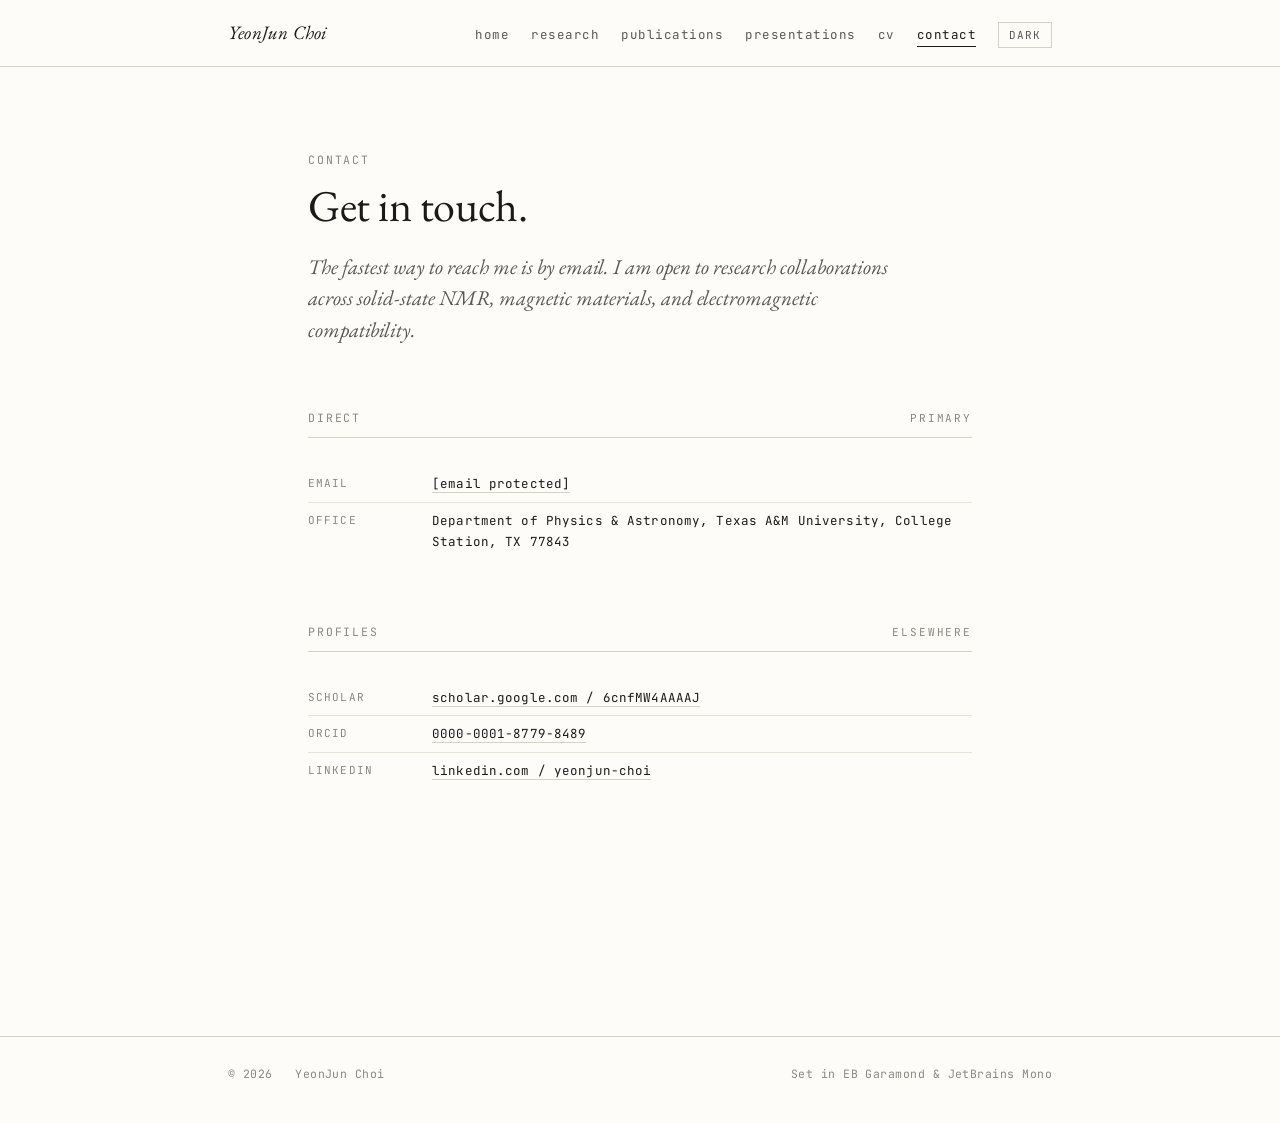
==== contact.html @ ad414271 "Add files via upload" ====
<!doctype html>
<html lang="en">
<head>
<meta charset="utf-8">
<meta name="viewport" content="width=device-width, initial-scale=1">
<title>Contact — YeonJun Choi</title>
<link rel="preconnect" href="https://fonts.googleapis.com">
<link rel="preconnect" href="https://fonts.gstatic.com" crossorigin>
<link href="https://fonts.googleapis.com/css2?family=EB+Garamond:ital,wght@0,400;0,500;0,600;1,400;1,500&family=JetBrains+Mono:wght@400;500&display=swap" rel="stylesheet">
<link rel="stylesheet" href="site.css">
<script src="site.js"></script>
</head>
<body>

<nav class="nav">
  <div class="nav__inner">
    <a class="nav__brand" href="index.html">YeonJun Choi</a>
    <div class="nav__links">
      <a class="nav__link" href="index.html">Home</a>
      <a class="nav__link" href="research.html">Research</a>
      <a class="nav__link" href="publications.html">Publications</a>
      <a class="nav__link" href="presentations.html">Presentations</a>
      <a class="nav__link" href="cv.html">CV</a>
      <a class="nav__link" href="contact.html">Contact</a>
      <button class="theme-toggle" aria-label="Toggle theme">Dark</button>
    </div>
  </div>
</nav>

<main class="page" data-screen-label="06 Contact">
  <div class="wrap">

    <p class="page__eyebrow">Contact</p>
    <h1 class="page__title">Get in touch.</h1>
    <p class="page__lede">
      The fastest way to reach me is by email. I am open to research
      collaborations across solid-state NMR, magnetic materials, and
      electromagnetic compatibility.
    </p>

    <section class="section">
      <div class="section__label">
        <span>Direct</span><span class="num">primary</span>
      </div>
      <ul class="meta">
        <li>
          <span class="meta__key">Email</span>
          <span class="meta__val"><a href="/cdn-cgi/l/email-protection#67060b021f56575356512713060a1249020312"><span class="__cf_email__" data-cfemail="cdaca1a8b5fcfdf9fcfb8db9aca0b8e3a8a9b8">[email&#160;protected]</span></a></span>
        </li>
        <li>
          <span class="meta__key">Office</span>
          <span class="meta__val">Department of Physics &amp; Astronomy, Texas A&amp;M University, College Station, TX 77843</span>
        </li>
      </ul>
    </section>

    <section class="section">
      <div class="section__label">
        <span>Profiles</span><span class="num">elsewhere</span>
      </div>
      <ul class="meta">
        <li>
          <span class="meta__key">Scholar</span>
          <span class="meta__val"><a href="https://scholar.google.com/citations?user=6cnfMW4AAAAJ&amp;hl=en&amp;authuser=1">scholar.google.com / 6cnfMW4AAAAJ</a></span>
        </li>
        <li>
          <span class="meta__key">ORCID</span>
          <span class="meta__val"><a href="https://orcid.org/0000-0001-8779-8489">0000-0001-8779-8489</a></span>
        </li>
        <li>
          <span class="meta__key">LinkedIn</span>
          <span class="meta__val"><a href="https://www.linkedin.com/in/yeonjun-choi/">linkedin.com / yeonjun-choi</a></span>
        </li>
      </ul>
    </section>

  </div>
</main>

<footer class="foot">
  <div class="foot__inner">
    <span>© <span id="year"></span> &nbsp; YeonJun Choi</span>
    <span>Set in EB Garamond &amp; JetBrains Mono</span>
  </div>
</footer>
<script data-cfasync="false" src="/cdn-cgi/scripts/5c5dd728/cloudflare-static/email-decode.min.js"></script><script>document.getElementById("year").textContent=new Date().getFullYear();</script>

</body>
</html>
---- site.css ----
/* ─────────────────────────────────────────────────────────────
   YeonJun Choi — Personal Website
   Type: EB Garamond + JetBrains Mono. Academic editorial.
   ───────────────────────────────────────────────────────────── */

:root {
  --bg:        #fdfcf8;
  --bg-soft:   #f5f1e6;
  --fg:        #1a1a1a;
  --fg-mute:   #5a5853;
  --fg-faint:  #8a8780;
  --rule:      #d8d2c2;
  --rule-soft: #e8e3d3;
  --accent:    #5b4b3a;
  --accent-hover: #2c2418;

  --serif: "EB Garamond", "Cormorant Garamond", "Apple Garamond", Georgia, "Times New Roman", serif;
  --mono:  "JetBrains Mono", "IBM Plex Mono", ui-monospace, "SF Mono", Menlo, Consolas, monospace;

  --col: 720px;
  --col-wide: 880px;
}

[data-theme="dark"] {
  --bg:        #13110d;
  --bg-soft:   #1c1915;
  --fg:        #e8e4d8;
  --fg-mute:   #a8a496;
  --fg-faint:  #6f6c61;
  --rule:      #2e2a22;
  --rule-soft: #221f19;
  --accent:    #c9a47a;
  --accent-hover: #e3c498;
}

* { box-sizing: border-box; }

html, body {
  margin: 0; padding: 0;
  background: var(--bg);
  color: var(--fg);
  font-family: var(--serif);
  font-size: 19px;
  line-height: 1.55;
  font-feature-settings: "kern", "liga", "onum";
  -webkit-font-smoothing: antialiased;
  -moz-osx-font-smoothing: grayscale;
  transition: background-color 0.18s ease, color 0.18s ease;
}

::selection { background: var(--accent); color: var(--bg); }

a {
  color: var(--fg);
  text-decoration: none;
  border-bottom: 1px solid var(--rule);
  transition: color 0.12s ease, border-color 0.12s ease;
}
a:hover { color: var(--accent); border-bottom-color: var(--accent); }

/* ── Layout ────────────────────────────────────────────────── */

.wrap {
  max-width: var(--col);
  margin: 0 auto;
  padding: 0 28px;
}

.wrap--wide { max-width: var(--col-wide); }

/* ── Top nav ───────────────────────────────────────────────── */

.nav {
  border-bottom: 1px solid var(--rule);
  background: var(--bg);
  position: sticky;
  top: 0;
  z-index: 10;
  backdrop-filter: blur(8px);
  -webkit-backdrop-filter: blur(8px);
}
.nav__inner {
  max-width: var(--col-wide);
  margin: 0 auto;
  padding: 18px 28px;
  display: flex;
  align-items: baseline;
  justify-content: space-between;
  gap: 24px;
}
.nav__brand {
  font-family: var(--serif);
  font-size: 19px;
  font-style: italic;
  letter-spacing: 0.01em;
  color: var(--fg);
  border-bottom: none;
  white-space: nowrap;
  flex-shrink: 0;
}
.nav__brand:hover { color: var(--accent); }

.nav__links {
  display: flex;
  gap: 22px;
  align-items: baseline;
  flex-wrap: wrap;
  justify-content: flex-end;
  flex-shrink: 1;
  min-width: 0;
}
.nav__link {
  font-family: var(--mono);
  font-size: 12.5px;
  letter-spacing: 0.04em;
  color: var(--fg-mute);
  border-bottom: none;
  padding-bottom: 2px;
  text-transform: lowercase;
}
.nav__link:hover { color: var(--accent); }
.nav__link.is-active {
  color: var(--fg);
  border-bottom: 1px solid var(--fg);
}

.theme-toggle {
  background: none;
  border: 1px solid var(--rule);
  color: var(--fg-mute);
  font-family: var(--mono);
  font-size: 11px;
  letter-spacing: 0.08em;
  padding: 5px 10px;
  cursor: pointer;
  text-transform: uppercase;
  transition: all 0.12s ease;
  border-radius: 0;
}
.theme-toggle:hover {
  color: var(--fg);
  border-color: var(--fg-mute);
}

/* ── Page header ───────────────────────────────────────────── */

.page {
  padding: 72px 0 120px;
}

.page__eyebrow {
  font-family: var(--mono);
  font-size: 11.5px;
  letter-spacing: 0.16em;
  text-transform: uppercase;
  color: var(--fg-faint);
  margin-bottom: 14px;
}

.page__title {
  font-family: var(--serif);
  font-weight: 400;
  font-size: 44px;
  letter-spacing: -0.01em;
  line-height: 1.1;
  margin: 0 0 20px;
}

.page__lede {
  font-size: 21px;
  line-height: 1.5;
  color: var(--fg-mute);
  font-style: italic;
  margin: 0 0 48px;
  max-width: 60ch;
}

/* ── Section headings ──────────────────────────────────────── */

.section {
  margin: 64px 0;
}

.section__label {
  font-family: var(--mono);
  font-size: 11.5px;
  letter-spacing: 0.16em;
  text-transform: uppercase;
  color: var(--fg-faint);
  padding-bottom: 10px;
  border-bottom: 1px solid var(--rule);
  margin-bottom: 28px;
  display: flex;
  justify-content: space-between;
  align-items: baseline;
}
.section__label .num {
  color: var(--fg-faint);
  font-size: 11px;
}

.section__title {
  font-family: var(--serif);
  font-weight: 400;
  font-size: 28px;
  letter-spacing: -0.005em;
  margin: 0 0 16px;
  font-style: italic;
}

.section h3 {
  font-family: var(--serif);
  font-weight: 600;
  font-size: 19px;
  letter-spacing: 0;
  margin: 36px 0 10px;
}

.section p {
  margin: 0 0 18px;
  text-wrap: pretty;
}

.section p + p { margin-top: 14px; }

/* ── Hero (home page) ──────────────────────────────────────── */

.hero {
  display: grid;
  grid-template-columns: 1fr 200px;
  gap: 56px;
  align-items: start;
  margin-bottom: 64px;
}
@media (max-width: 720px) {
  .hero { grid-template-columns: 1fr; }
}

.hero__name {
  font-family: var(--serif);
  font-weight: 400;
  font-size: 52px;
  line-height: 1.05;
  letter-spacing: -0.015em;
  margin: 0 0 8px;
}

.hero__role {
  font-family: var(--mono);
  font-size: 12.5px;
  letter-spacing: 0.04em;
  color: var(--fg-mute);
  margin: 0 0 28px;
  line-height: 1.6;
}

.hero__bio {
  font-size: 19px;
  line-height: 1.6;
  color: var(--fg);
  margin: 0 0 24px;
  max-width: 56ch;
}

.hero__bio + .hero__bio { margin-top: 14px; }

.hero__portrait {
  width: 200px;
  height: 240px;
  background: var(--bg-soft);
  border: 1px solid var(--rule);
  position: relative;
  overflow: hidden;
}
.hero__portrait img {
  width: 100%;
  height: 100%;
  object-fit: cover;
  display: block;
  filter: grayscale(0.05);
}

/* ── Meta list (key/value pairs) ───────────────────────────── */

.meta {
  font-family: var(--mono);
  font-size: 12.5px;
  line-height: 1.7;
  color: var(--fg-mute);
  letter-spacing: 0.01em;
  margin: 0;
  padding: 0;
  list-style: none;
}
.meta li {
  display: grid;
  grid-template-columns: 110px 1fr;
  gap: 14px;
  padding: 7px 0;
  border-bottom: 1px solid var(--rule-soft);
}
.meta li:last-child { border-bottom: none; }
.meta__key {
  color: var(--fg-faint);
  text-transform: uppercase;
  letter-spacing: 0.1em;
  font-size: 11px;
  padding-top: 1px;
}
.meta__val { color: var(--fg); }
.meta__val a {
  color: var(--fg);
  border-bottom: 1px solid var(--rule);
}
.meta__val a:hover { color: var(--accent); border-color: var(--accent); }

/* ── Publications list ─────────────────────────────────────── */

.pubs {
  list-style: none;
  margin: 0;
  padding: 0;
  counter-reset: none;
}
.pubs__item {
  display: grid;
  grid-template-columns: 38px 1fr;
  gap: 14px;
  padding: 18px 0;
  border-bottom: 1px solid var(--rule-soft);
  font-size: 17.5px;
  line-height: 1.5;
}
.pubs__item:last-child { border-bottom: none; }
.pubs__num {
  font-family: var(--mono);
  font-size: 12px;
  color: var(--fg-faint);
  letter-spacing: 0.04em;
  padding-top: 5px;
}
.pubs__authors { color: var(--fg); }
.pubs__authors .self { font-weight: 600; }
.pubs__title { color: var(--fg); }
.pubs__venue { font-style: italic; color: var(--fg-mute); }
.pubs__year { color: var(--fg-mute); }
.pubs__links {
  margin-top: 4px;
  font-family: var(--mono);
  font-size: 11.5px;
  letter-spacing: 0.04em;
  display: flex;
  gap: 14px;
  flex-wrap: wrap;
}
.pubs__links a {
  color: var(--fg-mute);
  border-bottom: 1px solid var(--rule);
  text-transform: lowercase;
}
.pubs__links a:hover { color: var(--accent); border-color: var(--accent); }

.pubs-group {
  font-family: var(--mono);
  font-size: 11.5px;
  letter-spacing: 0.16em;
  text-transform: uppercase;
  color: var(--fg-faint);
  margin: 48px 0 14px;
  padding-bottom: 8px;
  border-bottom: 1px solid var(--rule);
}
.pubs-group:first-child { margin-top: 0; }

/* ── CV ────────────────────────────────────────────────────── */

.cv-row {
  display: grid;
  grid-template-columns: 110px 1fr;
  gap: 24px;
  padding: 16px 0;
  border-bottom: 1px solid var(--rule-soft);
  font-size: 17px;
  line-height: 1.55;
}
.cv-row:last-child { border-bottom: none; }
.cv-row__year {
  font-family: var(--mono);
  font-size: 12px;
  color: var(--fg-faint);
  letter-spacing: 0.04em;
  padding-top: 4px;
}
.cv-row__main strong {
  font-weight: 600;
  display: block;
  margin-bottom: 2px;
}
.cv-row__main em {
  color: var(--fg-mute);
  font-style: italic;
  font-size: 15.5px;
}
.cv-row__detail {
  color: var(--fg-mute);
  font-size: 15.5px;
  margin-top: 4px;
}

/* ── Buttons / inline actions ──────────────────────────────── */

.btn {
  display: inline-flex;
  align-items: center;
  gap: 8px;
  font-family: var(--mono);
  font-size: 12px;
  letter-spacing: 0.06em;
  text-transform: uppercase;
  padding: 9px 14px;
  border: 1px solid var(--fg);
  color: var(--fg);
  border-bottom: 1px solid var(--fg);
  transition: all 0.12s ease;
}
.btn:hover {
  background: var(--fg);
  color: var(--bg);
  border-color: var(--fg);
}
.btn .arrow { font-family: var(--serif); font-size: 14px; }

/* ── Footer ────────────────────────────────────────────────── */

.foot {
  border-top: 1px solid var(--rule);
  padding: 28px 0 40px;
  margin-top: 64px;
  font-family: var(--mono);
  font-size: 11.5px;
  letter-spacing: 0.04em;
  color: var(--fg-faint);
}
.foot__inner {
  max-width: var(--col-wide);
  margin: 0 auto;
  padding: 0 28px;
  display: flex;
  justify-content: space-between;
  flex-wrap: wrap;
  gap: 14px;
}
.foot a { color: var(--fg-faint); border-bottom: none; }
.foot a:hover { color: var(--accent); }

/* ── Utility ───────────────────────────────────────────────── */

.mono { font-family: var(--mono); font-size: 0.78em; letter-spacing: 0.04em; }
.muted { color: var(--fg-mute); }
.faint { color: var(--fg-faint); }
.italic { font-style: italic; }
.divider {
  border: none;
  border-top: 1px solid var(--rule);
  margin: 48px 0;
}
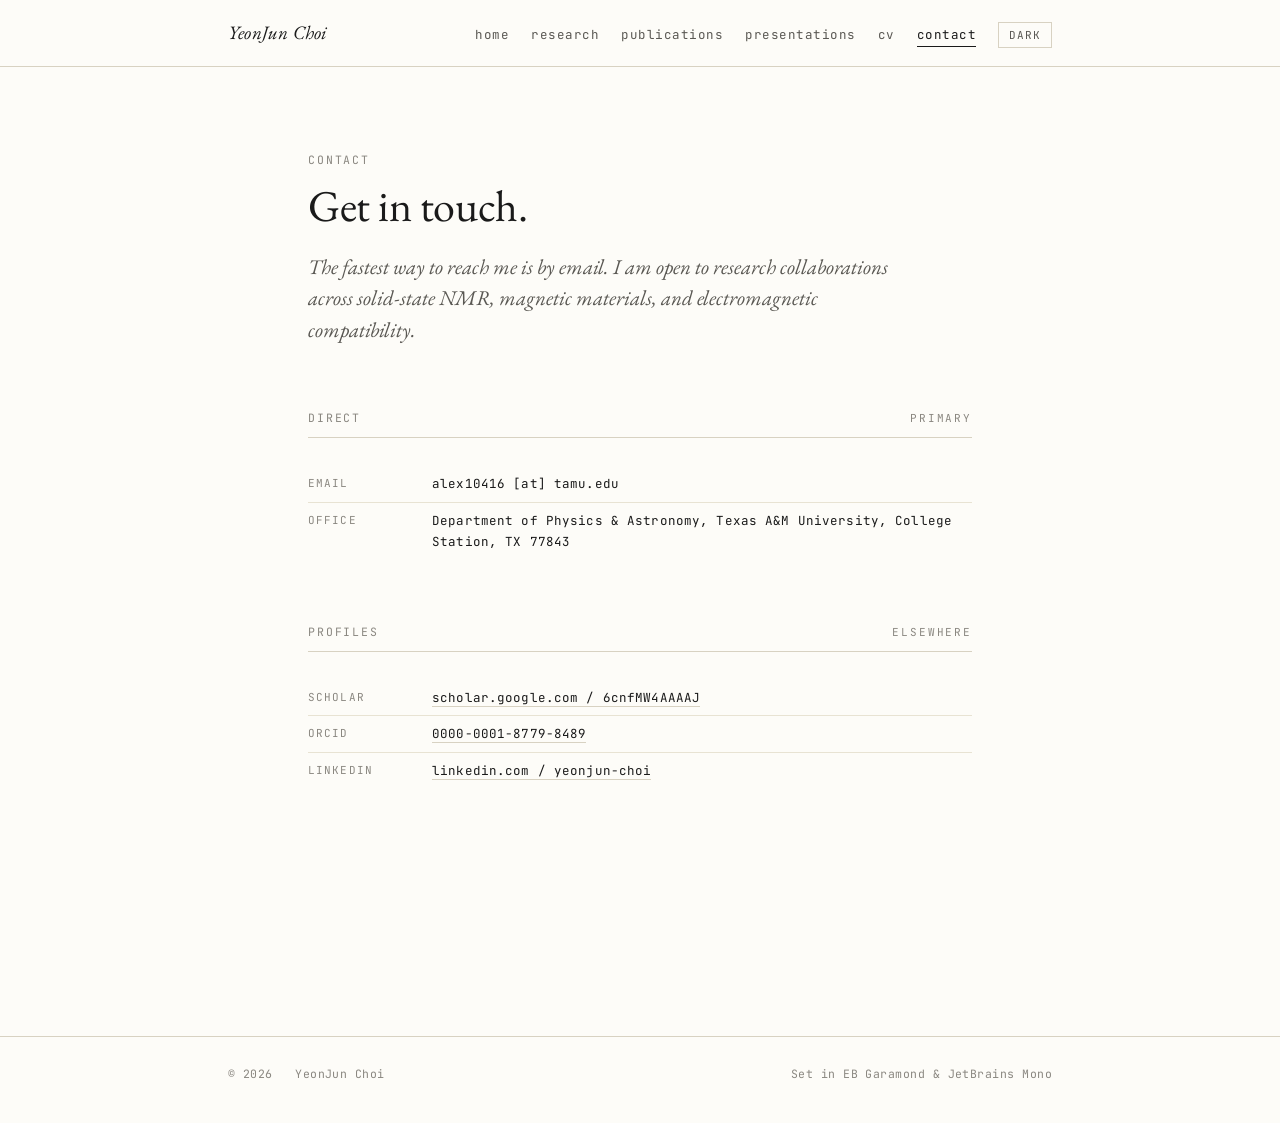
==== commit cda15977: "Add files via upload" ====
--- a/contact.html
+++ b/contact.html
@@ -45,7 +45,7 @@
       <ul class="meta">
         <li>
           <span class="meta__key">Email</span>
-          <span class="meta__val"><a href="/cdn-cgi/l/email-protection#67060b021f56575356512713060a1249020312"><span class="__cf_email__" data-cfemail="cdaca1a8b5fcfdf9fcfb8db9aca0b8e3a8a9b8">[email&#160;protected]</span></a></span>
+          <span class="meta__val">alex10416 [at] tamu.edu</span>
         </li>
         <li>
           <span class="meta__key">Office</span>
@@ -83,7 +83,7 @@
     <span>Set in EB Garamond &amp; JetBrains Mono</span>
   </div>
 </footer>
-<script data-cfasync="false" src="/cdn-cgi/scripts/5c5dd728/cloudflare-static/email-decode.min.js"></script><script>document.getElementById("year").textContent=new Date().getFullYear();</script>
+<script>document.getElementById("year").textContent=new Date().getFullYear();</script>
 
 </body>
 </html>
